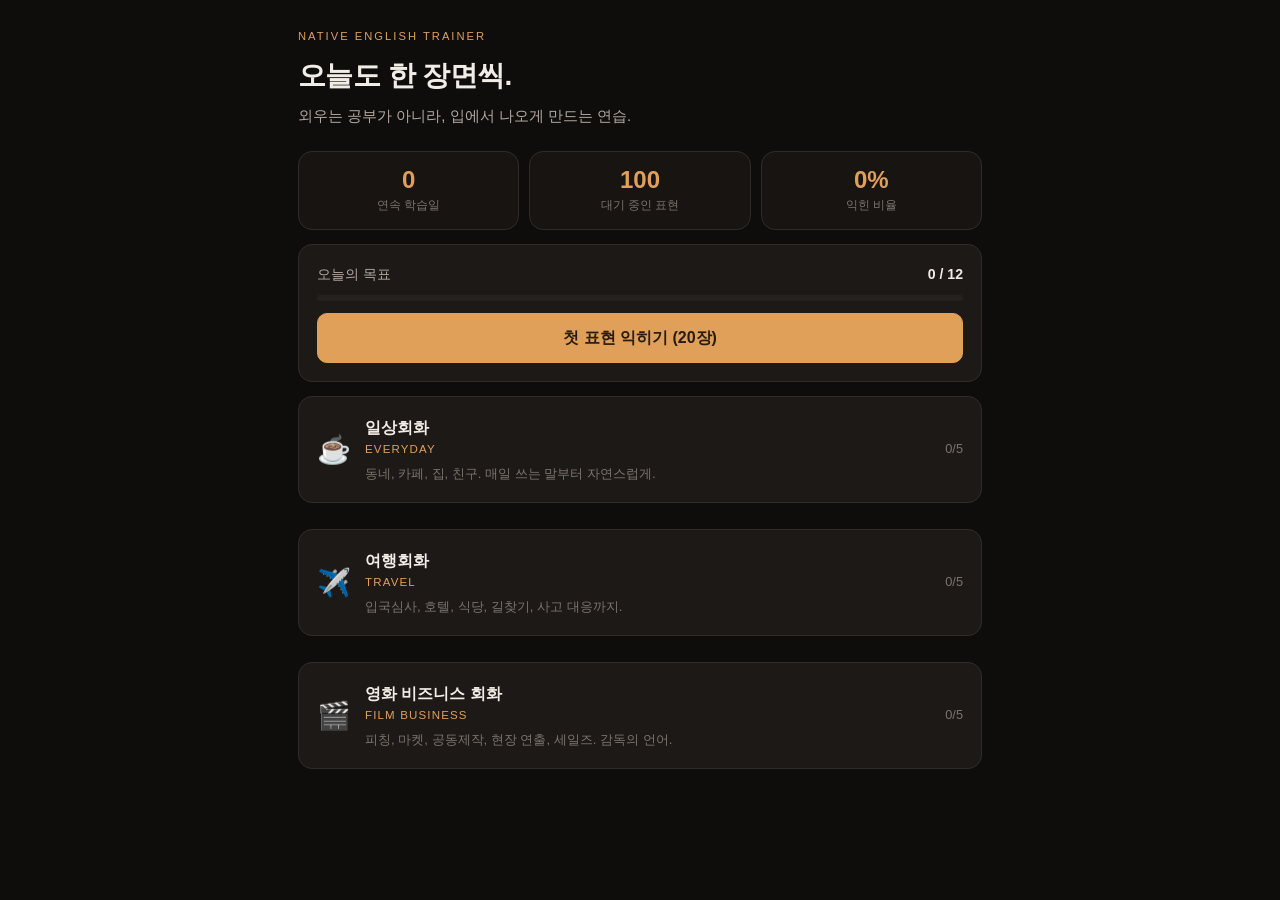
==== index.html @ 22252caf "Add native English conversation trainer with three practice modes 세 가지 모드(일상회화·여행회화·영화 비즈니스 회화)로 영어 " ====
<!DOCTYPE html>
<html lang="ko">
<head>
<meta charset="utf-8">
<meta name="viewport" content="width=device-width, initial-scale=1, viewport-fit=cover">
<meta name="theme-color" content="#0f0d0c">
<title>Native English Trainer</title>
<link rel="stylesheet" href="assets/style.css">
<link rel="icon" href="data:image/svg+xml,<svg xmlns='http://www.w3.org/2000/svg' viewBox='0 0 100 100'><text y='.9em' font-size='90'>🎬</text></svg>">
</head>
<body>
  <main id="app"></main>

  <script src="js/data/daily.js"></script>
  <script src="js/data/travel.js"></script>
  <script src="js/data/film.js"></script>
  <script src="js/store.js"></script>
  <script src="js/srs.js"></script>
  <script src="js/speech.js"></script>
  <script src="js/app.js"></script>
</body>
</html>
---- assets/style.css ----
/* 어두운 화면에 따뜻한 호박색 — 편집실 조명의 느낌으로. */

:root {
  --bg: #0f0d0c;
  --bg-2: #171412;
  --card: #1d1917;
  --card-2: #262120;
  --line: #322c29;
  --ink: #f2ece6;
  --ink-2: #b3a89f;
  --ink-3: #7d736c;
  --accent: #e0a05a;
  --accent-ink: #2a1c0c;
  --good: #6fbf8b;
  --bad: #e2705f;
  --radius: 14px;
  --shadow: 0 6px 24px rgba(0, 0, 0, .35);
}

* { box-sizing: border-box; }

html, body {
  margin: 0;
  background: var(--bg);
  color: var(--ink);
  font-family: -apple-system, BlinkMacSystemFont, "Apple SD Gothic Neo", "Pretendard",
               "Noto Sans KR", "Segoe UI", Roboto, sans-serif;
  font-size: 16px;
  line-height: 1.6;
  -webkit-text-size-adjust: 100%;
}

#app {
  max-width: 720px;
  margin: 0 auto;
  padding: 20px 18px 96px;
}

button { font: inherit; color: inherit; cursor: pointer; }

/* ---------- 공통 ---------- */

.card {
  background: var(--card);
  border: 1px solid var(--line);
  border-radius: var(--radius);
  padding: 18px;
  margin-bottom: 14px;
}

.btn {
  background: var(--card-2);
  border: 1px solid var(--line);
  border-radius: 10px;
  padding: 11px 16px;
  transition: transform .08s ease, background .15s ease;
}
.btn:active { transform: scale(.985); }
.btn.primary { background: var(--accent); color: var(--accent-ink); border-color: var(--accent); font-weight: 700; }
.btn.ghost { background: transparent; }
.btn.wide { display: block; width: 100%; margin-top: 12px; text-align: center; }
.btn.good { background: rgba(111,191,139,.16); border-color: rgba(111,191,139,.4); color: #a9dcbd; }
.btn.bad { background: rgba(226,112,95,.14); border-color: rgba(226,112,95,.35); color: #eda294; }

.mini {
  background: transparent;
  border: 1px solid var(--line);
  border-radius: 999px;
  padding: 6px 12px;
  font-size: .82rem;
  color: var(--ink-2);
}
.mini:hover { border-color: var(--accent); color: var(--accent); }
.mini.rec { border-color: var(--bad); color: var(--bad); animation: pulse 1.1s infinite; }
@keyframes pulse { 50% { opacity: .45; } }

.icon-btn {
  background: transparent; border: 0; font-size: 1.3rem;
  color: var(--ink-2); padding: 4px 8px; line-height: 1;
}

.lead { color: var(--ink-2); margin: 0 0 16px; font-size: .93rem; }
.note {
  color: var(--ink-3); font-size: .82rem; line-height: 1.7;
  border-left: 2px solid var(--line); padding-left: 12px; margin-top: 22px;
}
.hint { color: var(--ink-3); font-size: .82rem; margin: 10px 0 0; }

/* ---------- 홈 ---------- */

.hero { margin: 8px 0 22px; }
.hero-eyebrow {
  color: var(--accent); font-size: .7rem; letter-spacing: .18em;
  text-transform: uppercase; margin: 0 0 8px;
}
.hero-title { font-size: 1.75rem; margin: 0 0 6px; letter-spacing: -.02em; }
.hero-sub { color: var(--ink-2); margin: 0; font-size: .93rem; }

.stat-row { display: grid; grid-template-columns: repeat(3, 1fr); gap: 10px; margin-bottom: 14px; }
.stat {
  background: var(--bg-2); border: 1px solid var(--line);
  border-radius: var(--radius); padding: 14px 10px; text-align: center;
}
.stat-num { display: block; font-size: 1.5rem; font-weight: 700; color: var(--accent); line-height: 1.2; }
.stat-label { display: block; font-size: .72rem; color: var(--ink-3); margin-top: 2px; }

.goal-head { display: flex; justify-content: space-between; font-size: .88rem; color: var(--ink-2); }
.goal-head b { color: var(--ink); }
.bar { height: 6px; background: var(--card-2); border-radius: 999px; margin: 10px 0 4px; overflow: hidden; }
.bar i { display: block; height: 100%; background: var(--accent); border-radius: 999px; transition: width .4s ease; }

.mode-grid { display: grid; gap: 12px; }
.mode-card {
  display: grid; grid-template-columns: auto 1fr auto; gap: 14px;
  align-items: center; text-align: left; width: 100%;
}
.mode-card:hover { border-color: var(--accent); }
.mode-icon { font-size: 1.7rem; }
.mode-body { display: block; }
.mode-title { display: block; font-weight: 700; }
.mode-en { display: block; font-size: .72rem; color: var(--accent); letter-spacing: .1em; text-transform: uppercase; }
.mode-blurb { display: block; font-size: .82rem; color: var(--ink-3); margin-top: 4px; }
.mode-meta { font-size: .8rem; color: var(--ink-3); font-variant-numeric: tabular-nums; }

/* ---------- 상단 바 / 탭 ---------- */

.topbar { display: flex; align-items: center; gap: 8px; margin: 0 0 10px; }
.topbar h2 { flex: 1; font-size: 1.1rem; margin: 0; }

.tabs { display: flex; gap: 6px; margin-bottom: 16px; }
.tabs button {
  flex: 1; background: transparent; border: 1px solid var(--line);
  border-radius: 999px; padding: 8px 4px; font-size: .85rem; color: var(--ink-2);
}
.tabs button.on { background: var(--accent); border-color: var(--accent); color: var(--accent-ink); font-weight: 700; }

/* ---------- 장면 목록 ---------- */

.scene-list { display: grid; gap: 10px; }
.scene-item {
  display: grid; grid-template-columns: auto 1fr auto; gap: 12px;
  align-items: start; text-align: left; width: 100%;
}
.scene-item:hover { border-color: var(--accent); }
.scene-no { color: var(--accent); font-size: .8rem; font-weight: 700; padding-top: 2px; }
.scene-title { display: block; font-weight: 600; }
.scene-en { display: block; font-size: .72rem; color: var(--ink-3); letter-spacing: .06em; }
.scene-sit { display: block; font-size: .8rem; color: var(--ink-3); margin-top: 5px; }
.scene-tags { display: grid; gap: 4px; justify-items: end; }
.tag { font-style: normal; font-size: .68rem; padding: 2px 8px; border-radius: 999px; white-space: nowrap; }
.tag.done { background: rgba(111,191,139,.14); color: #8fcfa6; }
.tag.due { background: rgba(224,160,90,.16); color: var(--accent); }

/* ---------- 대화 ---------- */

.ctrl-row { display: flex; gap: 8px; align-items: center; flex-wrap: wrap; margin-bottom: 14px; }
.speed { font-size: .78rem; color: var(--ink-3); display: flex; align-items: center; gap: 6px; }
.speed input { width: 92px; accent-color: var(--accent); }

.line {
  border-left: 2px solid var(--line);
  padding: 12px 0 12px 14px;
  margin-bottom: 4px;
  transition: border-color .2s ease, background .2s ease;
}
.line.mine { border-left-color: var(--accent); }
.line.active { background: rgba(224,160,90,.06); border-left-color: var(--accent); }
.who { font-size: .7rem; letter-spacing: .12em; text-transform: uppercase; color: var(--ink-3); }
.line.mine .who { color: var(--accent); }
.line .en { margin: 4px 0 2px; font-size: 1.05rem; line-height: 1.5; }
.line .ko { margin: 0; color: var(--ink-2); font-size: .88rem; }
.line .tip {
  margin: 8px 0 0; font-size: .78rem; color: var(--ink-3);
  background: var(--bg-2); border-radius: 8px; padding: 8px 10px;
}
.dialogue.hide-ko .ko { filter: blur(5px); cursor: pointer; }
.dialogue.hide-ko .ko:hover { filter: none; }
.line-actions { display: flex; gap: 6px; margin-top: 10px; flex-wrap: wrap; }

/* ---------- 채점 ---------- */

.result:empty { display: none; }
.listening { font-size: .85rem; color: var(--accent); display: block; margin-top: 10px; }
.err { font-size: .85rem; color: var(--bad); display: block; margin-top: 10px; }

.score { margin-top: 10px; border-radius: 10px; padding: 12px; background: var(--bg-2); border: 1px solid var(--line); }
.score.good { border-color: rgba(111,191,139,.45); }
.score.ok { border-color: rgba(224,160,90,.45); }
.score.bad { border-color: rgba(226,112,95,.4); }
.score-top { display: flex; align-items: baseline; gap: 10px; }
.score-top b { font-size: 1.2rem; color: var(--accent); }
.score-top span { font-size: .82rem; color: var(--ink-2); }
.score-words { margin-top: 8px; line-height: 1.9; }
.w-ok { color: var(--good); }
.w-no { color: var(--bad); text-decoration: underline dotted; text-underline-offset: 3px; }
.score-said { margin-top: 8px; font-size: .76rem; color: var(--ink-3); }

/* ---------- 카드 ---------- */

.flashcard { text-align: center; padding: 26px 20px; }
.fc-meta { font-size: .74rem; color: var(--ink-3); display: flex; justify-content: space-between; }
.fc-count { font-variant-numeric: tabular-nums; }
.fc-en { font-size: 1.3rem; line-height: 1.5; margin: 20px 0; }
.fc-back.hidden { display: none; }
.fc-ko { font-size: 1.02rem; color: var(--accent); margin: 0 0 8px; }
.fc-note { font-size: .84rem; color: var(--ink-2); margin: 0; }
.fc-actions { display: flex; gap: 8px; justify-content: center; margin-top: 16px; }
.grade-row { display: grid; grid-template-columns: 1fr 1fr; gap: 10px; margin-top: 16px; }

.done-card { text-align: center; }
.done-card h3 { margin: 0 0 8px; }
.done-card p { color: var(--ink-2); font-size: .9rem; margin: 0; }
.big-score { font-size: 2.4rem; font-weight: 700; color: var(--accent) !important; margin: 8px 0 !important; }

/* ---------- 롤플레이 ---------- */

.setup h3 { margin: 0 0 12px; font-size: 1rem; }
.setup.slim { opacity: .55; }
.role-row { display: flex; gap: 8px; flex-wrap: wrap; }
.chip {
  background: transparent; border: 1px solid var(--line);
  border-radius: 999px; padding: 7px 14px; font-size: .85rem; color: var(--ink-2);
}
.chip.on { background: var(--accent); border-color: var(--accent); color: var(--accent-ink); font-weight: 600; }

.rp-line { border-left: 2px solid var(--line); padding: 12px 0 12px 14px; }
.rp-line.mine { border-left-color: var(--accent); }
.rp-line .en { margin: 4px 0 0; font-size: 1.05rem; }
.rp-line .cue { color: var(--accent); font-style: italic; }
.rp-help { display: flex; gap: 6px; margin-top: 10px; }

/* ---------- 설정 / 토스트 ---------- */

.modal-back {
  position: fixed; inset: 0; background: rgba(0,0,0,.6);
  display: flex; align-items: center; justify-content: center; padding: 20px; z-index: 50;
}
.modal { width: 100%; max-width: 420px; box-shadow: var(--shadow); margin: 0; }
.modal h3 { margin: 0 0 16px; }
.field { display: block; font-size: .84rem; color: var(--ink-2); margin-bottom: 14px; }
.field select, .field input[type=number] {
  display: block; width: 100%; margin-top: 6px; padding: 9px 10px;
  background: var(--bg-2); color: var(--ink);
  border: 1px solid var(--line); border-radius: 8px; font: inherit;
}
.field input[type=range] { display: block; width: 100%; margin-top: 8px; accent-color: var(--accent); }

.toast {
  position: fixed; left: 50%; bottom: 28px; transform: translateX(-50%);
  background: var(--card-2); border: 1px solid var(--line); color: var(--ink);
  padding: 11px 18px; border-radius: 999px; font-size: .86rem;
  box-shadow: var(--shadow); z-index: 60; transition: opacity .35s ease;
}
.toast.out { opacity: 0; }

@media (max-width: 420px) {
  .hero-title { font-size: 1.5rem; }
  .stat-num { font-size: 1.25rem; }
  .fc-en { font-size: 1.15rem; }
}
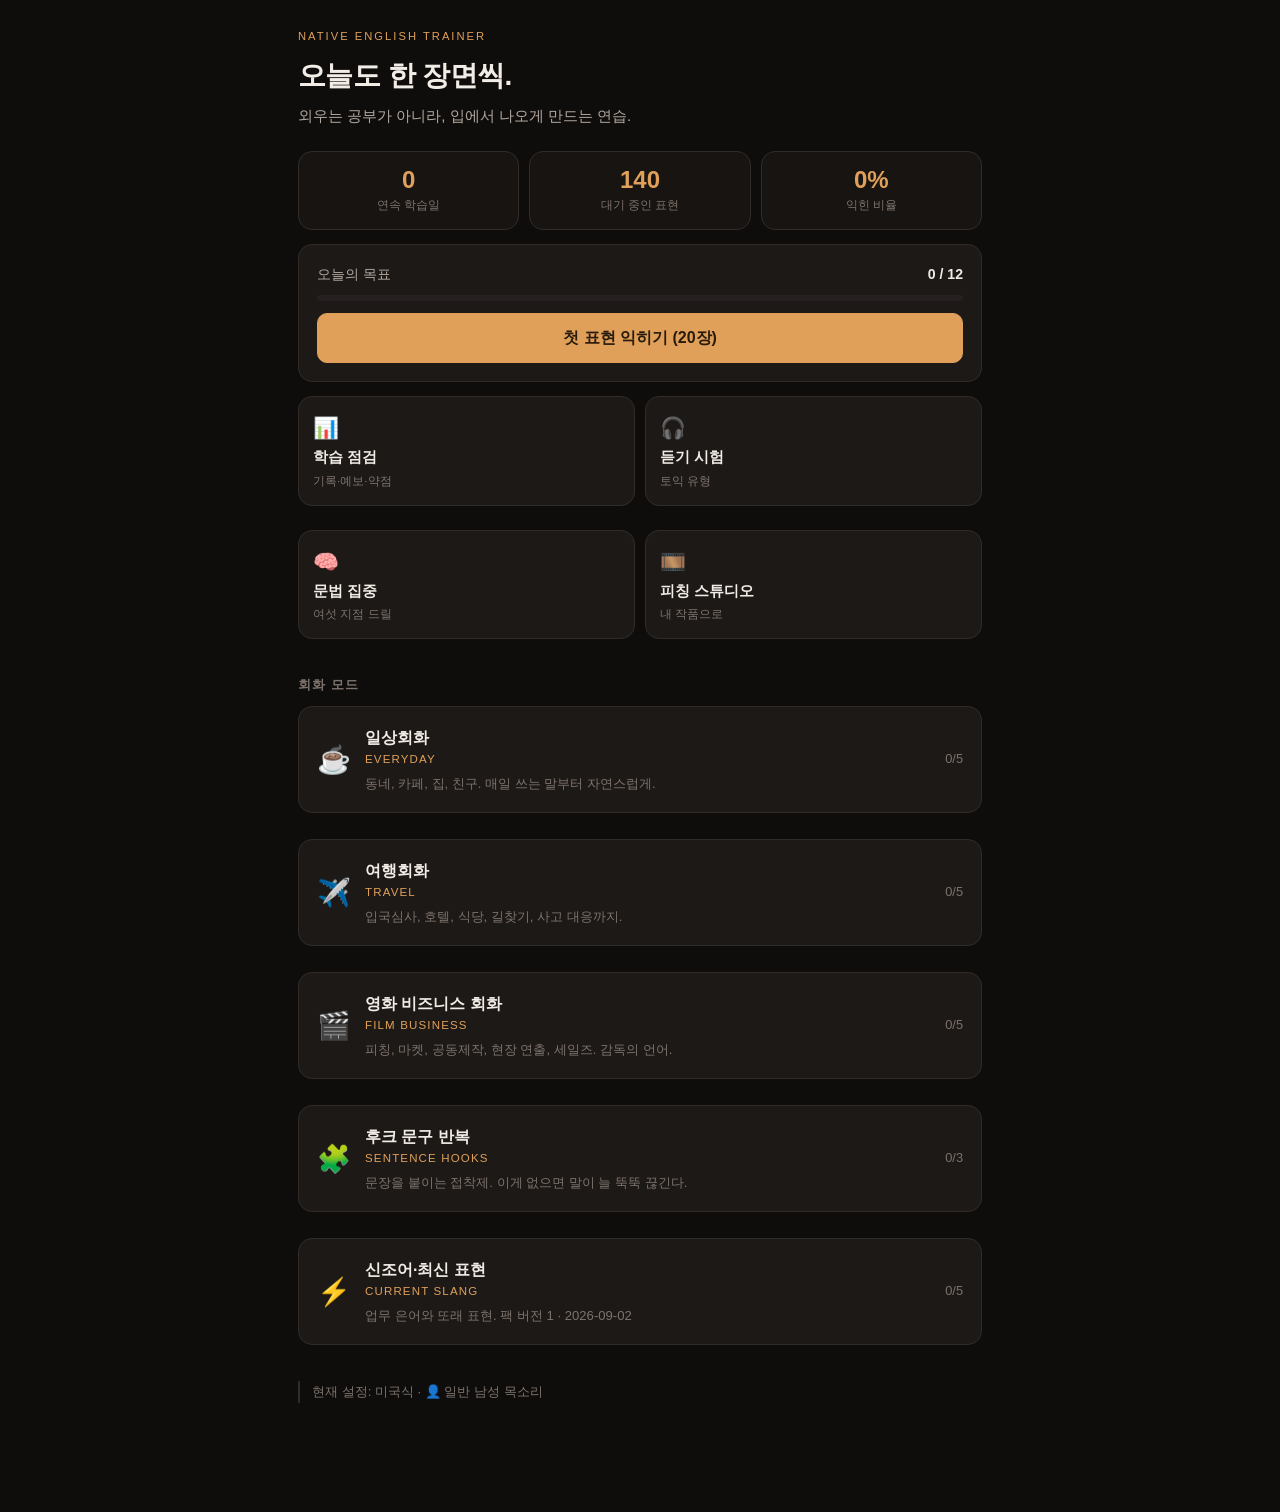
==== commit b988ac21: "Add study tracking, exams, grammar drills, dialects, personas and pitch studio 요청받은 기능들을 브라우저 안에서 동작" ====
--- a/index.html
+++ b/index.html
@@ -6,17 +6,32 @@
 <meta name="theme-color" content="#0f0d0c">
 <title>Native English Trainer</title>
 <link rel="stylesheet" href="assets/style.css">
+<link rel="stylesheet" href="assets/themes.css">
 <link rel="icon" href="data:image/svg+xml,<svg xmlns='http://www.w3.org/2000/svg' viewBox='0 0 100 100'><text y='.9em' font-size='90'>🎬</text></svg>">
 </head>
 <body>
   <main id="app"></main>
 
+  <!-- 학습 내용 -->
   <script src="js/data/daily.js"></script>
   <script src="js/data/travel.js"></script>
   <script src="js/data/film.js"></script>
+  <script src="js/data/focus.js"></script>
+  <script src="js/data/slang.js"></script>
+  <script src="js/data/exam.js"></script>
+  <script src="js/data/dialect.js"></script>
+  <script src="js/data/personas.js"></script>
+
+  <!-- 엔진 -->
   <script src="js/store.js"></script>
   <script src="js/srs.js"></script>
   <script src="js/speech.js"></script>
+  <script src="js/ui.js"></script>
+  <script src="js/generator.js"></script>
+  <script src="js/data/derived.js"></script>
+
+  <!-- 화면 -->
+  <script src="js/views.js"></script>
   <script src="js/app.js"></script>
 </body>
 </html>
--- a/assets/style.css
+++ b/assets/style.css
@@ -19,9 +19,15 @@
 
 * { box-sizing: border-box; }
 
-html, body {
+/* 배경은 문서 루트가 칠한다 — 테마의 질감이 화면 전체에 깔리도록 */
+html {
+  background: var(--bg);
+  background-attachment: fixed;
+}
+
+body {
   margin: 0;
-  background: var(--bg);
+  background: transparent;
   color: var(--ink);
   font-family: -apple-system, BlinkMacSystemFont, "Apple SD Gothic Neo", "Pretendard",
                "Noto Sans KR", "Segoe UI", Roboto, sans-serif;
@@ -187,8 +193,10 @@
 .score.good { border-color: rgba(111,191,139,.45); }
 .score.ok { border-color: rgba(224,160,90,.45); }
 .score.bad { border-color: rgba(226,112,95,.4); }
-.score-top { display: flex; align-items: baseline; gap: 10px; }
-.score-top b { font-size: 1.2rem; color: var(--accent); }
+.score-top { display: flex; align-items: baseline; gap: 10px; flex-wrap: wrap; }
+.score-top b { font-size: 1.2rem; color: var(--accent); white-space: nowrap; flex: none; }
+.score.good .score-top b { color: var(--good); }
+.score.bad .score-top b { color: var(--bad); }
 .score-top span { font-size: .82rem; color: var(--ink-2); }
 .score-words { margin-top: 8px; line-height: 1.9; }
 .w-ok { color: var(--good); }
@@ -253,8 +261,107 @@
 }
 .toast.out { opacity: 0; }
 
+/* ---------- 도구 타일 ---------- */
+
+.sec-title { font-size: .8rem; letter-spacing: .08em; color: var(--ink-3); margin: 0 0 12px; text-transform: uppercase; }
+.sec-title.spaced { margin: 22px 0 10px; }
+
+.tool-grid { display: grid; grid-template-columns: repeat(2, 1fr); gap: 10px; margin-bottom: 6px; }
+.tool { display: grid; gap: 2px; text-align: left; padding: 14px; }
+.tool:hover { border-color: var(--accent); }
+.tool-i { font-size: 1.3rem; }
+.tool-t { font-weight: 600; font-size: .92rem; }
+.tool-d { font-size: .74rem; color: var(--ink-3); }
+
+/* ---------- 차트 · 히트맵 ---------- */
+
+.chart { display: flex; align-items: flex-end; gap: 3px; height: 96px; margin: 4px 0 10px; }
+.chart-col { flex: 1; display: flex; flex-direction: column; justify-content: flex-end; align-items: center; height: 100%; }
+.chart-bar { width: 100%; background: var(--accent); border-radius: 3px 3px 0 0; opacity: .8; min-height: 2px; }
+.chart-col.on .chart-bar { opacity: 1; }
+.chart-label { font-size: .6rem; color: var(--ink-3); margin-top: 4px; height: 12px; }
+
+.heat { display: grid; grid-template-columns: repeat(14, 1fr); gap: 3px; margin: 4px 0 10px; }
+.heat-cell { display: block; aspect-ratio: 1; border-radius: 2px; background: var(--card-2); }
+.heat-cell.l1 { background: color-mix(in srgb, var(--accent) 25%, var(--card-2)); }
+.heat-cell.l2 { background: color-mix(in srgb, var(--accent) 50%, var(--card-2)); }
+.heat-cell.l3 { background: color-mix(in srgb, var(--accent) 75%, var(--card-2)); }
+.heat-cell.l4 { background: var(--accent); }
+
+/* ---------- 약점 목록 ---------- */
+
+.weak-list { display: grid; gap: 8px; margin-bottom: 12px; }
+.weak-row {
+  display: grid; gap: 2px; padding: 10px 12px; cursor: pointer;
+  background: var(--bg-2); border: 1px solid var(--line); border-radius: 8px;
+}
+.weak-row:hover { border-color: var(--accent); }
+.weak-en { font-size: .95rem; }
+.weak-ko { font-size: .82rem; color: var(--ink-2); }
+.weak-meta { font-size: .72rem; color: var(--ink-3); }
+.weak-row .mini { justify-self: start; margin-top: 6px; }
+
+.plan-list { margin: 0; padding-left: 18px; color: var(--ink-2); font-size: .88rem; }
+.plan-list li { margin-bottom: 6px; }
+.plan-list b { color: var(--accent); }
+
+/* ---------- 시험 ---------- */
+
+.exam-card .exam-q { font-size: 1.05rem; margin: 0 0 12px; }
+.choices { display: grid; gap: 8px; margin-top: 6px; }
+.choice {
+  display: grid; grid-template-columns: auto 1fr; gap: 10px; align-items: start;
+  text-align: left; background: var(--bg-2); border: 1px solid var(--line);
+  border-radius: 10px; padding: 12px 14px; font-size: .92rem;
+}
+.choice:hover { border-color: var(--accent); }
+.choice b { color: var(--ink-3); font-size: .8rem; padding-top: 2px; }
+.choice.right { border-color: var(--good); background: rgba(111,191,139,.12); }
+.choice.right b { color: var(--good); }
+.choice.wrong { border-color: var(--bad); background: rgba(226,112,95,.1); }
+.choice.wrong b { color: var(--bad); }
+.exam-script { margin-top: 10px; font-size: .82rem; color: var(--ink-2); }
+.exam-script p { margin: 3px 0; }
+.exam-script em { font-style: normal; color: var(--ink-3); margin-right: 6px; }
+.reveal { display: grid; gap: 10px; }
+
+/* ---------- 문법 드릴 ---------- */
+
+.drill-q { font-size: 1.1rem; margin: 0 0 6px; line-height: 1.6; }
+.drill-ko { font-size: .85rem; color: var(--ink-2); margin: 0 0 14px; }
+.drill-input {
+  width: 100%; padding: 12px 14px; font: inherit; font-size: 1rem;
+  background: var(--bg-2); color: var(--ink);
+  border: 1px solid var(--line); border-radius: 10px; margin-bottom: 10px;
+}
+.drill-input:focus { outline: none; border-color: var(--accent); }
+
+/* ---------- 페르소나 ---------- */
+
+.persona-row { display: flex; gap: 6px; flex-wrap: wrap; margin: 8px 0 4px; }
+.persona-fold { margin-bottom: 14px; }
+.persona-fold summary {
+  cursor: pointer; font-size: .8rem; color: var(--ink-3);
+  padding: 6px 0; list-style: none;
+}
+.persona-fold summary::-webkit-details-marker { display: none; }
+.persona-fold summary::before { content: '▸ '; }
+.persona-fold[open] summary::before { content: '▾ '; }
+
+/* ---------- 폼 ---------- */
+
+.field input[type=text], .field textarea {
+  display: block; width: 100%; margin-top: 6px; padding: 10px 12px;
+  background: var(--bg-2); color: var(--ink); font: inherit;
+  border: 1px solid var(--line); border-radius: 8px;
+}
+.field textarea { resize: vertical; min-height: 90px; font-size: .82rem; }
+.field input[type=text]:focus, .field textarea:focus { outline: none; border-color: var(--accent); }
+
 @media (max-width: 420px) {
   .hero-title { font-size: 1.5rem; }
   .stat-num { font-size: 1.25rem; }
   .fc-en { font-size: 1.15rem; }
-}
+  .tool-grid { grid-template-columns: 1fr 1fr; }
+  .heat { grid-template-columns: repeat(14, 1fr); }
+}
--- a/assets/themes.css
+++ b/assets/themes.css
@@ -0,0 +1,137 @@
+/* 모드별 시대 테마.
+ * :root[data-theme] 하나로 색·질감·서체가 함께 바뀐다.
+ * body가 아니라 문서 루트에 거는 이유는, 내용보다 화면이 길 때 아래쪽까지 같은 색이 깔리게 하기 위해서다.
+ * 색만 바꾸면 밋밋해지므로 배경 질감과 제목 서체까지 같이 움직인다. */
+
+/* ---------- 고대 — 파피루스와 사암, 금 ---------- */
+:root[data-theme="ancient"] {
+  --bg: #171208;
+  --bg-2: #1f1809;
+  --card: #241c0c;
+  --card-2: #2e2411;
+  --line: #453516;
+  --ink: #f3e7cd;
+  --ink-2: #c3ae86;
+  --ink-3: #8b7a58;
+  --accent: #d4a437;
+  --accent-ink: #2a1f05;
+  --good: #9fb26a;
+  --bad: #c9704b;
+  --radius: 4px;
+  --era: '기원전의 서판';
+  --display: "Iowan Old Style", "Palatino Linotype", Palatino, Georgia, serif;
+  background-image:
+    repeating-linear-gradient(90deg, rgba(212,164,55,.035) 0 1px, transparent 1px 7px),
+    radial-gradient(ellipse at 50% -10%, rgba(212,164,55,.10), transparent 60%);
+}
+
+/* ---------- 중세 — 양피지와 진홍, 필사본 ---------- */
+:root[data-theme="medieval"] {
+  --bg: #130d0e;
+  --bg-2: #1b1213;
+  --card: #201516;
+  --card-2: #2b1c1e;
+  --line: #44292c;
+  --ink: #efe2d6;
+  --ink-2: #bda99b;
+  --ink-3: #85706a;
+  --accent: #b8434a;
+  --accent-ink: #fbeeea;
+  --good: #7fa878;
+  --bad: #d9744f;
+  --radius: 3px;
+  --era: '필사실';
+  --display: "Baskerville", "Hoefler Text", Garamond, Georgia, serif;
+  background-image:
+    repeating-linear-gradient(0deg, rgba(184,67,74,.04) 0 1px, transparent 1px 28px),
+    radial-gradient(ellipse at 50% 0%, rgba(184,67,74,.12), transparent 55%);
+}
+
+/* ---------- 근대 — 아르데코, 여행 포스터의 청록과 황동 ---------- */
+:root[data-theme="deco"] {
+  --bg: #08141a;
+  --bg-2: #0c1c24;
+  --card: #0f232c;
+  --card-2: #142e39;
+  --line: #23454f;
+  --ink: #e8f2f4;
+  --ink-2: #a2bcc3;
+  --ink-3: #6d8992;
+  --accent: #d9a441;
+  --accent-ink: #08141a;
+  --good: #62b58f;
+  --bad: #e0755f;
+  --radius: 2px;
+  --era: '증기선과 침대차';
+  --display: "Futura", "Century Gothic", "Trebuchet MS", sans-serif;
+  background-image:
+    repeating-linear-gradient(135deg, rgba(217,164,65,.045) 0 1px, transparent 1px 14px),
+    linear-gradient(180deg, rgba(217,164,65,.07), transparent 40%);
+}
+
+/* ---------- 현대 — 편집실 조명 (기본값) ---------- */
+:root[data-theme="modern"] {
+  --bg: #0f0d0c;
+  --bg-2: #171412;
+  --card: #1d1917;
+  --card-2: #262120;
+  --line: #322c29;
+  --ink: #f2ece6;
+  --ink-2: #b3a89f;
+  --ink-3: #7d736c;
+  --accent: #e0a05a;
+  --accent-ink: #2a1c0c;
+  --good: #6fbf8b;
+  --bad: #e2705f;
+  --radius: 14px;
+  --era: '편집실';
+  --display: inherit;
+  background-image: none;
+}
+
+/* ---------- 미래 — 네온 시안, 유리 ---------- */
+:root[data-theme="future"] {
+  --bg: #06090f;
+  --bg-2: #0a1019;
+  --card: #0d141f;
+  --card-2: #131d2c;
+  --line: #1f3049;
+  --ink: #e6f1ff;
+  --ink-2: #94aecb;
+  --ink-3: #5f7691;
+  --accent: #4fd6e0;
+  --accent-ink: #04161a;
+  --good: #5fe0a8;
+  --bad: #ff7a8a;
+  --radius: 10px;
+  --era: '아직 오지 않은 것';
+  --display: "SF Mono", "JetBrains Mono", "Roboto Mono", ui-monospace, monospace;
+  background-image:
+    linear-gradient(180deg, rgba(79,214,224,.09), transparent 35%),
+    repeating-linear-gradient(0deg, rgba(79,214,224,.028) 0 1px, transparent 1px 4px);
+}
+
+/* 테마가 붙으면 제목 서체와 모서리가 함께 바뀐다 */
+:root[data-theme] { background-attachment: fixed; }
+:root[data-theme] .hero-title,
+:root[data-theme] .fc-en,
+:root[data-theme] .topbar h2,
+:root[data-theme] .done-card h3 { font-family: var(--display); }
+
+:root[data-theme="ancient"] .hero-eyebrow::after,
+:root[data-theme="medieval"] .hero-eyebrow::after,
+:root[data-theme="deco"] .hero-eyebrow::after,
+:root[data-theme="future"] .hero-eyebrow::after {
+  content: ' · ' var(--era);
+  opacity: .6;
+}
+
+/* 미래 테마에서만 은은한 발광 */
+:root[data-theme="future"] .btn.primary,
+:root[data-theme="future"] .tabs button.on {
+  box-shadow: 0 0 18px rgba(79, 214, 224, .28);
+}
+
+/* 고대·중세는 각진 카드가 어울린다 */
+:root[data-theme="ancient"] .card,
+:root[data-theme="medieval"] .card { border-width: 1px 1px 2px; }
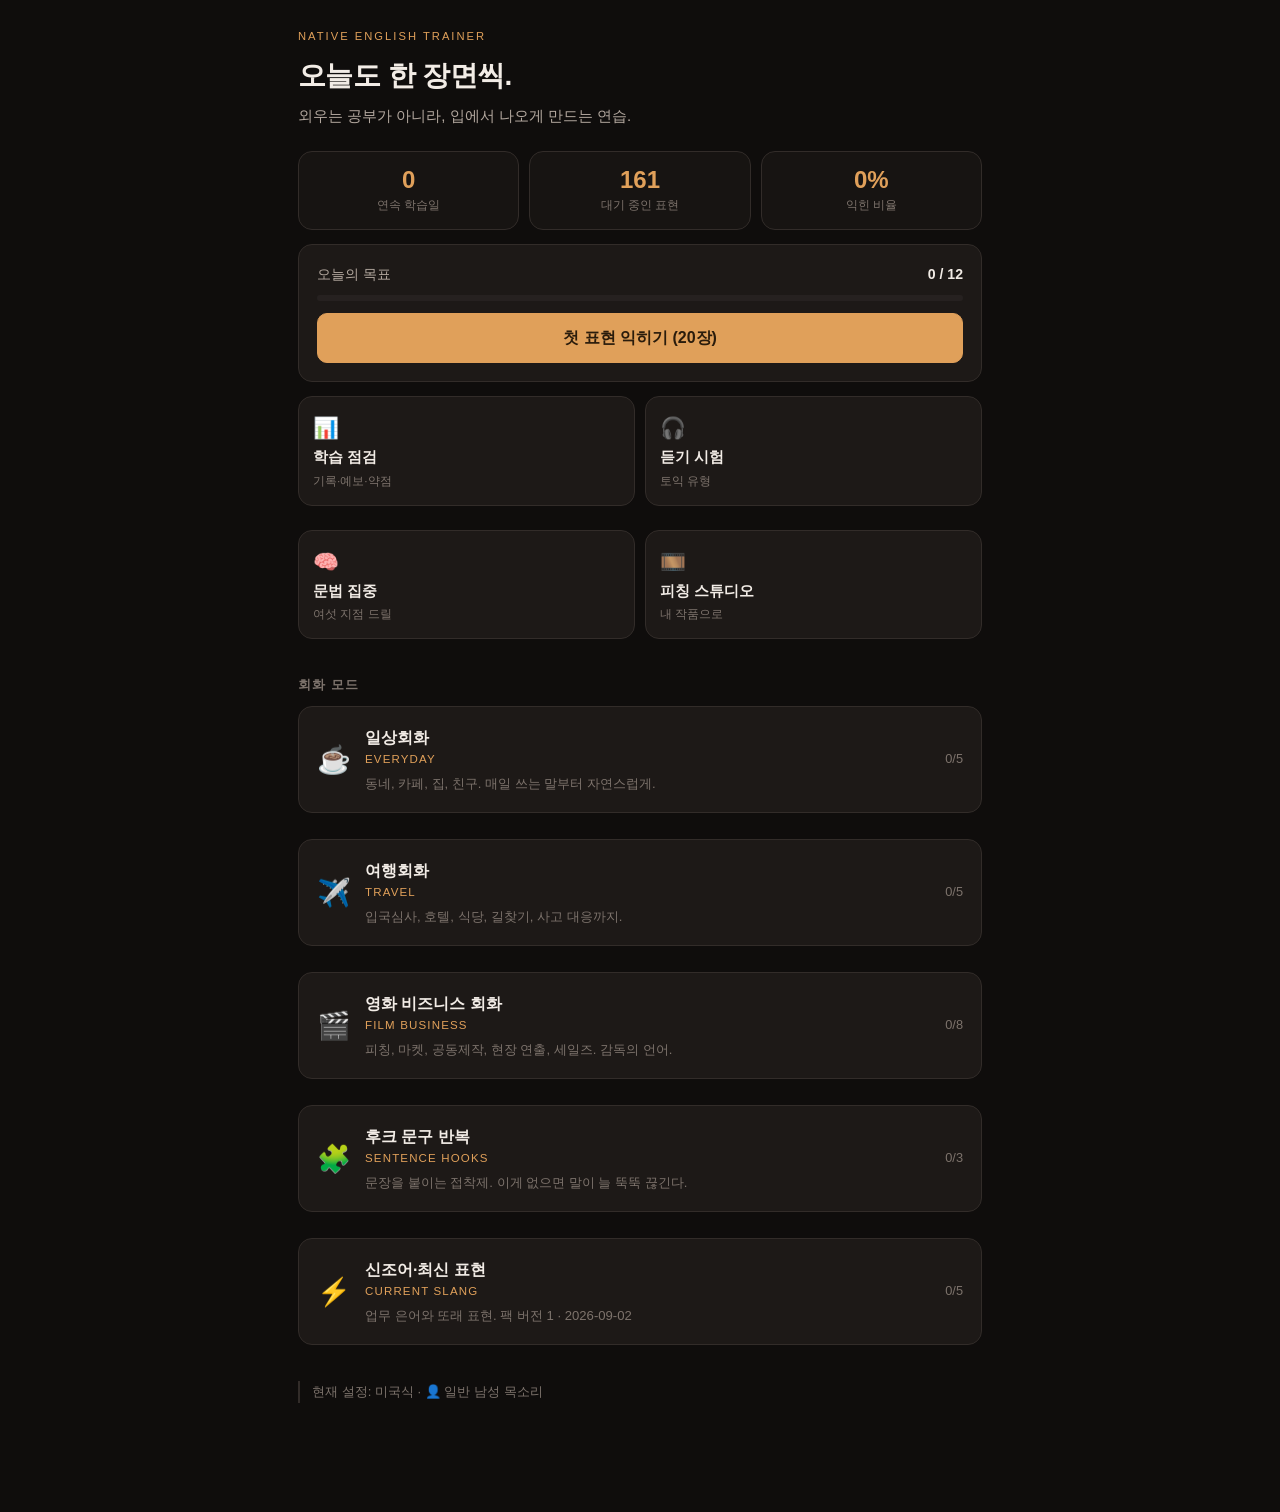
==== commit c8f55822: "Deploy from main only and stamp a build version for app updates Pages 배포가 세 번 모두 실패했던 원인은 Pages를 켜기 " ====
--- a/index.html
+++ b/index.html
@@ -7,10 +7,17 @@
 <title>Native English Trainer</title>
 <link rel="stylesheet" href="assets/style.css">
 <link rel="stylesheet" href="assets/themes.css">
+<link rel="manifest" href="manifest.webmanifest">
+<link rel="apple-touch-icon" href="assets/icon-192.png">
+<meta name="apple-mobile-web-app-capable" content="yes">
+<meta name="apple-mobile-web-app-status-bar-style" content="black-translucent">
+<meta name="apple-mobile-web-app-title" content="English">
 <link rel="icon" href="data:image/svg+xml,<svg xmlns='http://www.w3.org/2000/svg' viewBox='0 0 100 100'><text y='.9em' font-size='90'>🎬</text></svg>">
 </head>
 <body>
   <main id="app"></main>
+
+  <script src="js/version.js"></script>
 
   <!-- 학습 내용 -->
   <script src="js/data/daily.js"></script>
@@ -28,10 +35,36 @@
   <script src="js/speech.js"></script>
   <script src="js/ui.js"></script>
   <script src="js/generator.js"></script>
+  <script src="js/autopack.js"></script>
   <script src="js/data/derived.js"></script>
 
   <!-- 화면 -->
   <script src="js/views.js"></script>
   <script src="js/app.js"></script>
+
+  <script>
+    // 오프라인 캐시. file://로 열었을 때는 등록되지 않으니 조용히 넘어간다.
+    if ('serviceWorker' in navigator && location.protocol.startsWith('http')) {
+      // 처음 설치할 때도 제어권이 넘어오므로, 원래 관리자가 있었을 때만 "새 버전" 알림을 띄운다
+      var hadController = !!navigator.serviceWorker.controller;
+
+      navigator.serviceWorker.addEventListener('controllerchange', function () {
+        if (!hadController || document.getElementById('update-bar')) return;
+        var bar = document.createElement('div');
+        bar.id = 'update-bar';
+        bar.className = 'update-bar';
+        bar.innerHTML = '<span>새 버전이 준비됐다</span><button type="button">지금 적용</button>';
+        bar.querySelector('button').onclick = function () { location.reload(); };
+        document.body.appendChild(bar);
+      });
+
+      window.addEventListener('load', function () {
+        navigator.serviceWorker.register('sw.js').then(function (reg) {
+          // 앱을 오래 켜둔 채로 쓰는 경우를 위해 한 시간마다 새 버전을 확인한다
+          setInterval(function () { reg.update().catch(function () {}); }, 60 * 60 * 1000);
+        }).catch(function () { /* 캐시 없이도 앱은 동작한다 */ });
+      });
+    }
+  </script>
 </body>
 </html>
--- a/assets/style.css
+++ b/assets/style.css
@@ -261,6 +261,21 @@
 }
 .toast.out { opacity: 0; }
 
+/* 새 버전 알림 — 화면 위쪽에 붙어 있다가 누르면 다시 연다 */
+.update-bar {
+  position: fixed; left: 12px; right: 12px; top: 12px; z-index: 70;
+  display: flex; align-items: center; justify-content: space-between; gap: 12px;
+  max-width: 560px; margin: 0 auto;
+  background: var(--accent); color: var(--accent-ink);
+  padding: 10px 14px; border-radius: 12px; box-shadow: var(--shadow);
+  font-size: .9rem; font-weight: 600;
+}
+.update-bar button {
+  border: 0; border-radius: 8px; padding: 7px 12px;
+  background: var(--accent-ink); color: var(--accent); font-weight: 700;
+}
+.app-version { margin-top: 14px; font-size: .72rem; color: var(--ink-3); text-align: center; }
+
 /* ---------- 도구 타일 ---------- */
 
 .sec-title { font-size: .8rem; letter-spacing: .08em; color: var(--ink-3); margin: 0 0 12px; text-transform: uppercase; }
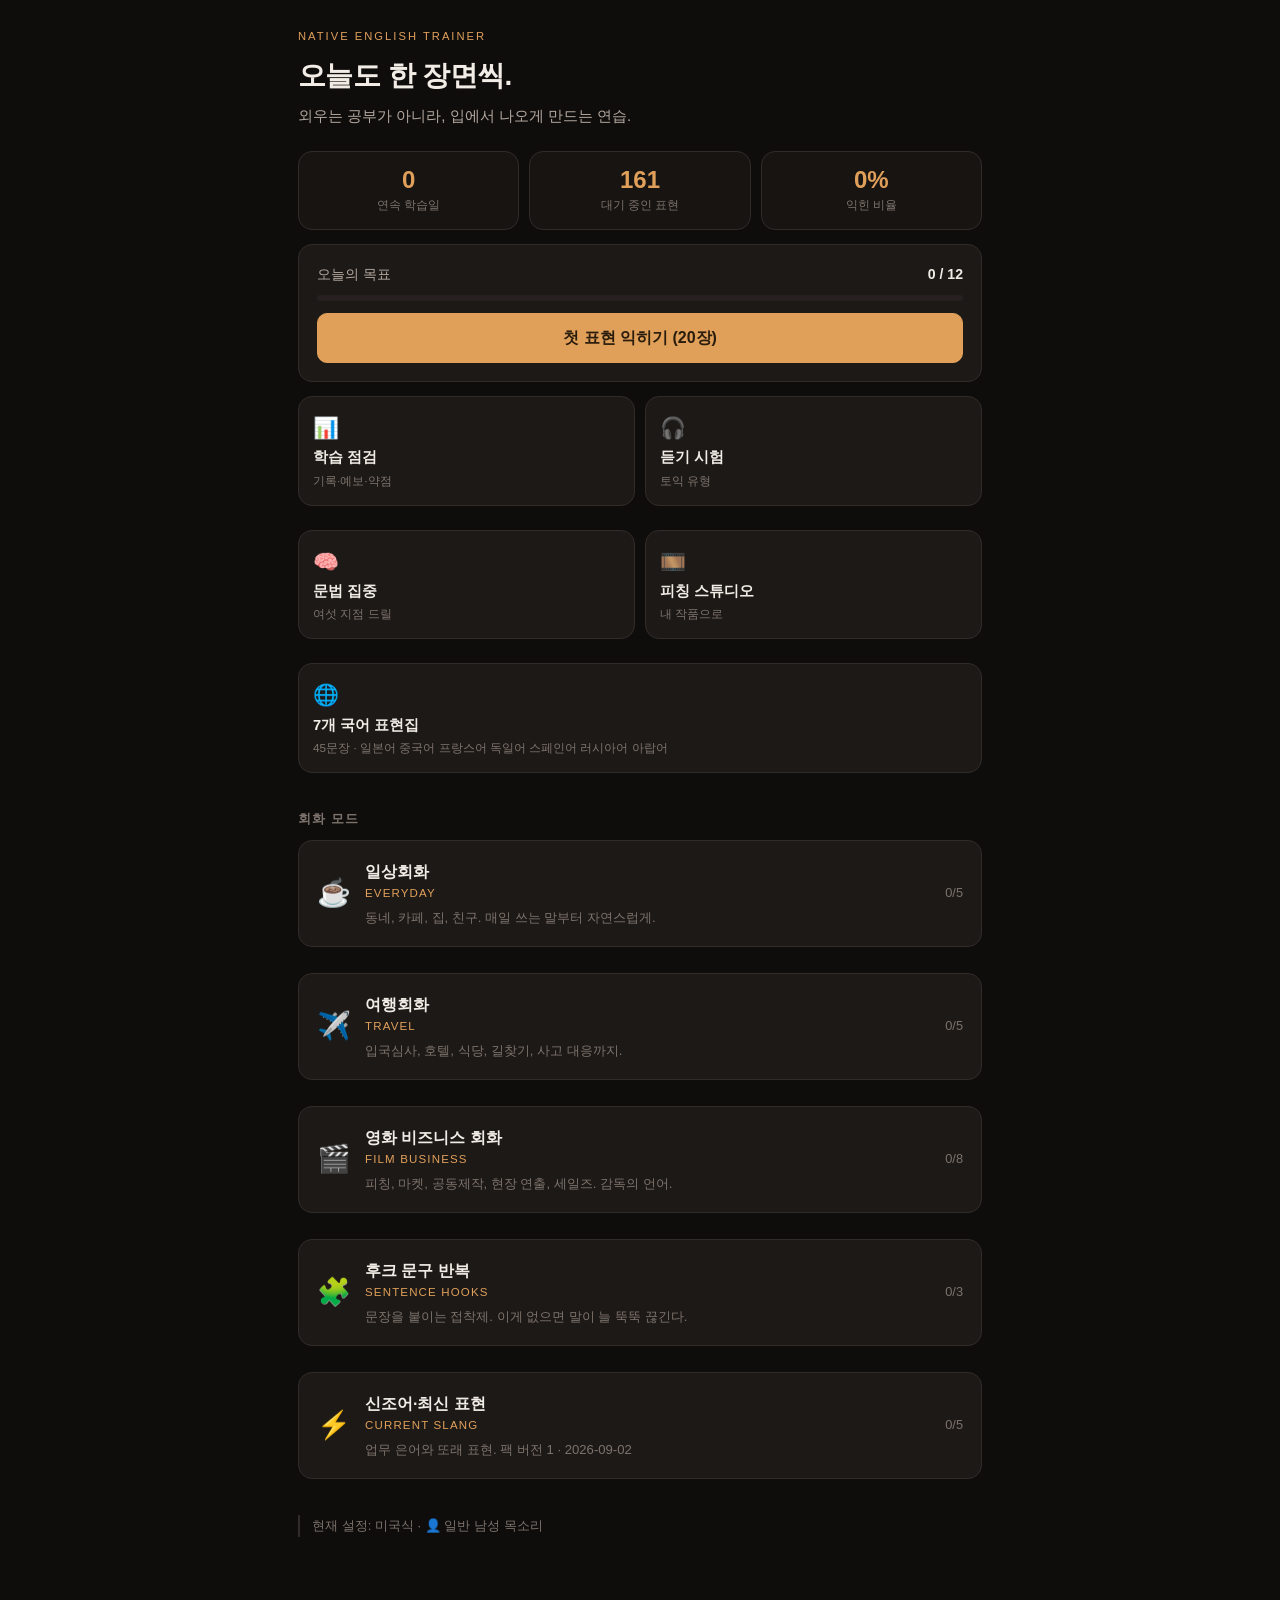
==== commit 4e24fb76: "Add a seven-language phrasebook alongside the English cards 영어 학습이 중심이고, 일본어·중국어·프랑스어·독일어·스페인어·러시아어·" ====
--- a/index.html
+++ b/index.html
@@ -28,6 +28,7 @@
   <script src="js/data/exam.js"></script>
   <script src="js/data/dialect.js"></script>
   <script src="js/data/personas.js"></script>
+  <script src="js/data/multi.js"></script>
 
   <!-- 엔진 -->
   <script src="js/store.js"></script>
@@ -39,6 +40,7 @@
   <script src="js/data/derived.js"></script>
 
   <!-- 화면 -->
+  <script src="js/multilang.js"></script>
   <script src="js/views.js"></script>
   <script src="js/app.js"></script>
 
--- a/assets/style.css
+++ b/assets/style.css
@@ -372,6 +372,56 @@
 }
 .field textarea { resize: vertical; min-height: 90px; font-size: .82rem; }
 .field input[type=text]:focus, .field textarea:focus { outline: none; border-color: var(--accent); }
+.auto-check { display: flex; align-items: center; gap: 8px; font-size: .86rem; color: var(--ink-2); cursor: pointer; }
+.auto-check input { accent-color: var(--accent); width: 16px; height: 16px; }
+
+/* ---------- 7개 국어 ---------- */
+
+.tool.wide { grid-column: 1 / -1; }
+
+.ml-badge { font-size: .8rem; margin-left: 4px; opacity: .8; }
+
+.ml-fold { margin-top: 12px; text-align: left; }
+.ml-fold summary {
+  cursor: pointer; list-style: none; font-size: .8rem; color: var(--ink-3);
+  padding: 7px 10px; border: 1px dashed var(--line); border-radius: 8px;
+  display: flex; align-items: center; gap: 6px; flex-wrap: wrap;
+}
+.ml-fold summary::-webkit-details-marker { display: none; }
+.ml-fold summary::before { content: '▸'; color: var(--accent); }
+.ml-fold[open] summary::before { content: '▾'; }
+.ml-fold summary b { color: var(--ink-2); font-weight: 600; }
+.ml-flags { letter-spacing: 2px; margin-left: auto; }
+.ml-list { display: grid; gap: 6px; margin-top: 8px; }
+
+.ml-row {
+  display: grid; grid-template-columns: 56px 1fr auto; gap: 10px; align-items: start;
+  padding: 9px 10px; background: var(--bg-2); border: 1px solid var(--line); border-radius: 8px;
+}
+.ml-lang { display: grid; gap: 1px; justify-items: start; padding-top: 2px; }
+.ml-flag { font-size: 1.05rem; line-height: 1; }
+.ml-name { font-size: .66rem; color: var(--ink-3); line-height: 1.3; }
+.ml-body { min-width: 0; }
+.ml-native { margin: 0; font-size: 1rem; line-height: 1.45; color: var(--ink); word-break: keep-all; overflow-wrap: anywhere; }
+.ml-native[dir=rtl] { text-align: right; font-size: 1.08rem; }
+.ml-kr { margin: 4px 0 0; font-size: .84rem; color: var(--ink-2); line-height: 1.5; word-break: keep-all; }
+.ml-read { margin: 1px 0 0; font-size: .72rem; color: var(--ink-3); line-height: 1.5; font-style: italic; }
+.ml-note { margin: 5px 0 0; font-size: .74rem; color: var(--accent); line-height: 1.5; }
+.ml-play { align-self: center; padding: 6px 9px; }
+
+.ml-row.big { margin-top: 12px; padding: 12px; }
+.ml-row.big .ml-native { font-size: 1.22rem; }
+.ml-row.big .ml-kr { font-size: .95rem; }
+.ml-row.big .ml-read { font-size: .78rem; }
+
+.ml-focus { display: flex; gap: 6px; flex-wrap: wrap; margin-bottom: 8px; }
+.ml-section .hint { margin: -4px 0 10px; }
+.ml-count { color: var(--accent); margin-left: 4px; }
+.ml-card { padding: 14px 16px; margin-bottom: 10px; }
+.ml-head { display: flex; justify-content: space-between; gap: 10px; align-items: flex-start; }
+.ml-en { margin: 0; font-size: 1.02rem; font-weight: 600; }
+.ml-ko { margin: 2px 0 0; font-size: .84rem; color: var(--ink-2); }
+.ml-langpick { display: flex; gap: 6px; flex-wrap: wrap; margin-top: 10px; }
 
 @media (max-width: 420px) {
   .hero-title { font-size: 1.5rem; }
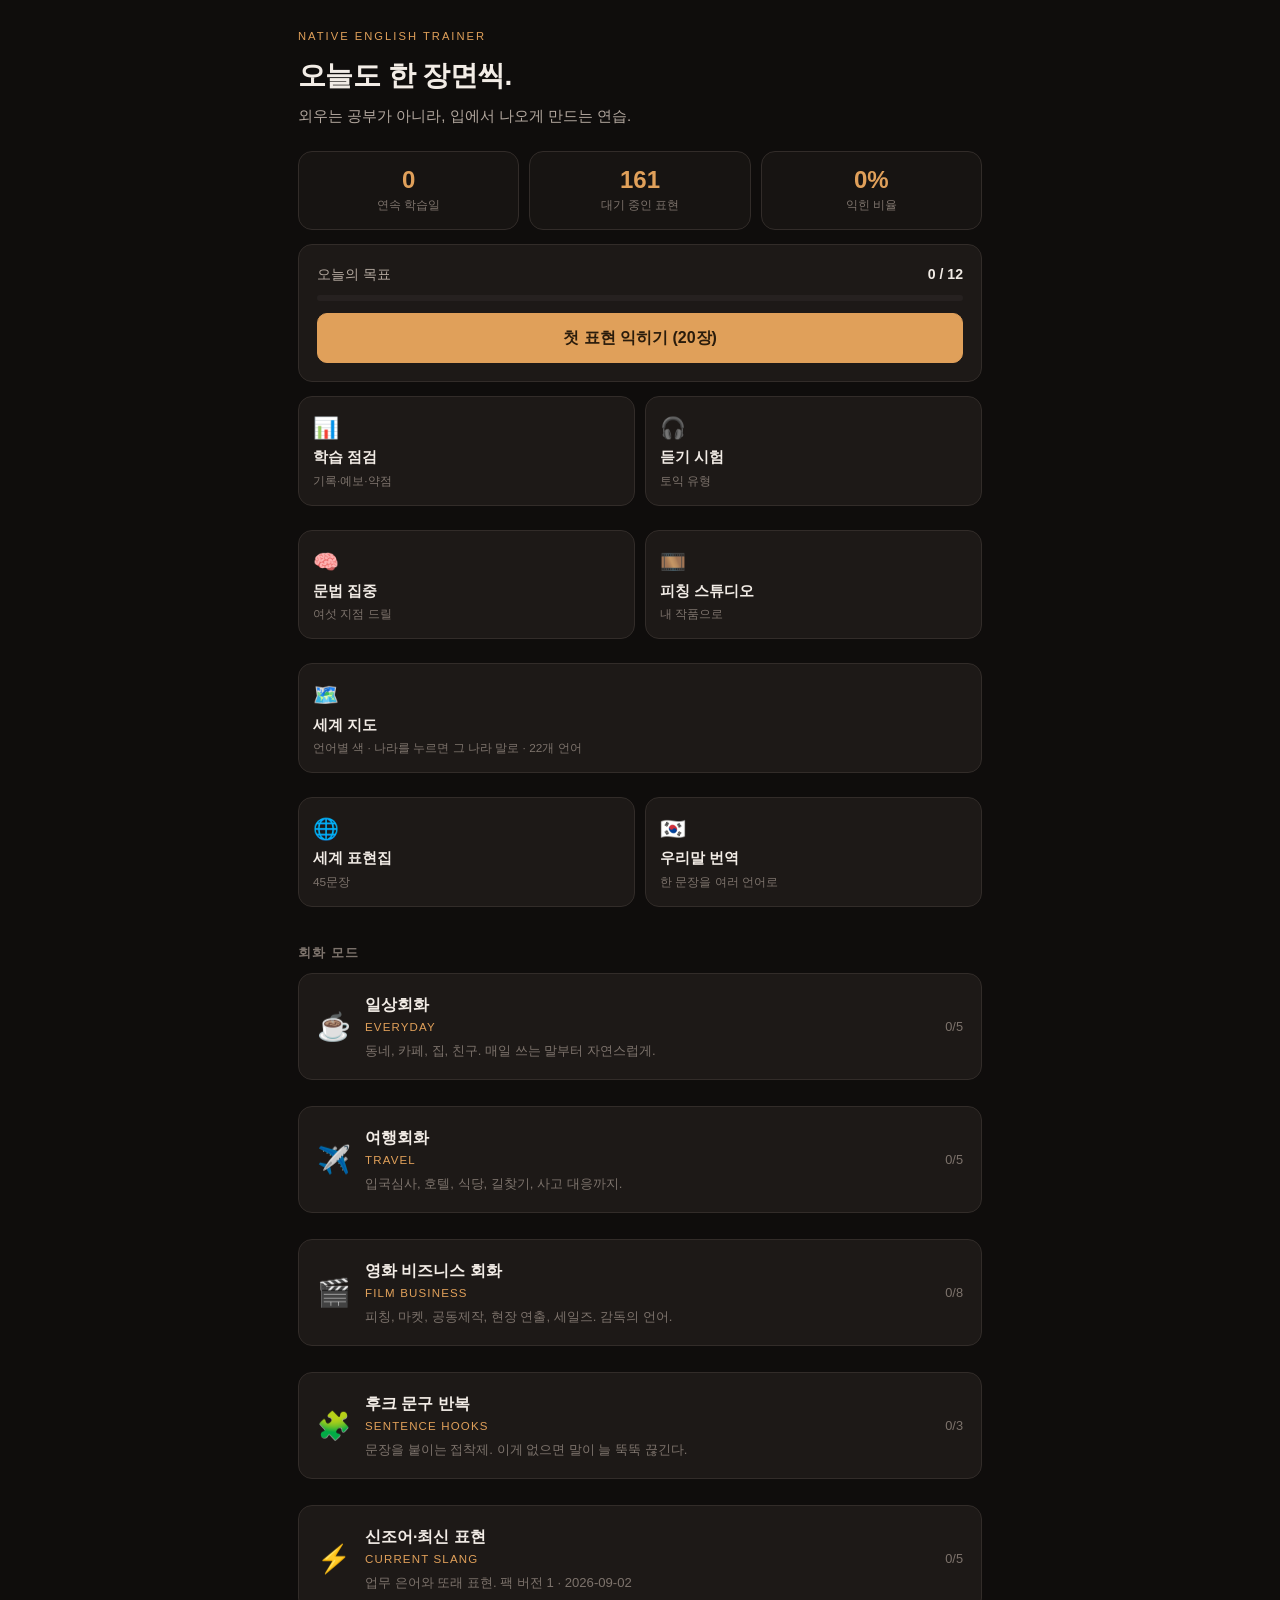
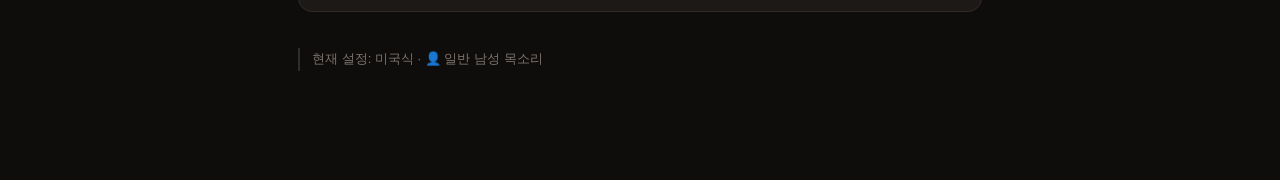
==== commit 248b1d22: "Add a world map, 15 more languages and a Korean-to-many translator - World map tab: 195 countries co" ====
--- a/index.html
+++ b/index.html
@@ -29,6 +29,9 @@
   <script src="js/data/dialect.js"></script>
   <script src="js/data/personas.js"></script>
   <script src="js/data/multi.js"></script>
+  <script src="js/data/multi-world.js"></script>
+  <script src="js/data/countries.js"></script>
+  <script src="js/data/world-map.js"></script>
 
   <!-- 엔진 -->
   <script src="js/store.js"></script>
@@ -40,7 +43,10 @@
   <script src="js/data/derived.js"></script>
 
   <!-- 화면 -->
+  <script src="js/ai.js"></script>
   <script src="js/multilang.js"></script>
+  <script src="js/worldmap.js"></script>
+  <script src="js/translate.js"></script>
   <script src="js/views.js"></script>
   <script src="js/app.js"></script>
 
--- a/assets/style.css
+++ b/assets/style.css
@@ -422,6 +422,140 @@
 .ml-en { margin: 0; font-size: 1.02rem; font-weight: 600; }
 .ml-ko { margin: 2px 0 0; font-size: .84rem; color: var(--ink-2); }
 .ml-langpick { display: flex; gap: 6px; flex-wrap: wrap; margin-top: 10px; }
+.ml-nov { align-self: center; font-size: .9rem; opacity: .55; padding: 0 6px; }
+.ml-about p { margin: 0; }
+.ml-about .hint { margin-top: 6px; }
+.ml-tools { margin: 0 0 14px; }
+.ml-head-btns { display: flex; gap: 6px; flex: none; }
+.ml-row.missing { opacity: .6; }
+.ml-row.missing .hint { margin: 0; }
+.chip.basic { border-style: dashed; }
+.chip.custom { border-style: dotted; }
+
+/* 설정 창이 길어져도 화면 안에서 스크롤된다 */
+.modal { max-height: calc(100vh - 40px); max-height: calc(100dvh - 40px); overflow-y: auto; overscroll-behavior: contain; }
+.field input[type=password], .field input[type=text] {
+  display: block; width: 100%; margin-top: 6px; padding: 9px 10px;
+  background: var(--bg-2); color: var(--ink);
+  border: 1px solid var(--line); border-radius: 8px; font: inherit;
+}
+.ai-sec { border: 1px solid var(--line); border-radius: 10px; padding: 12px; }
+.ai-sec > b { color: var(--ink); }
+.ai-sec .hint { margin: 6px 0 12px; line-height: 1.6; }
+.ai-sec .grade-row { margin-top: 4px; }
+.ai-state { color: var(--accent); margin-left: 4px; font-size: .78rem; }
+.ai-sec.flash { border-color: var(--accent); box-shadow: 0 0 0 3px rgba(224,160,90,.18); }
+
+/* ---------- 세계 지도 ---------- */
+
+:root { --wm-none: #3b3431; --wm-edge: rgba(0,0,0,.55); }
+:root[data-theme="ancient"] { --wm-none: #3d321c; }
+:root[data-theme="medieval"] { --wm-none: #3a2a2b; }
+:root[data-theme="deco"] { --wm-none: #24414d; }
+:root[data-theme="future"] { --wm-none: #1f2c3d; }
+
+.wm-search { position: relative; margin-bottom: 10px; }
+.wm-search input {
+  width: 100%; padding: 10px 12px; font: inherit; color: var(--ink);
+  background: var(--bg-2); border: 1px solid var(--line); border-radius: 10px;
+}
+.wm-results { display: flex; flex-wrap: wrap; gap: 6px; margin-top: 8px; }
+.wm-results:empty { display: none; }
+.wm-regions { display: flex; gap: 6px; overflow-x: auto; padding-bottom: 4px; margin-bottom: 10px; scrollbar-width: none; }
+.wm-regions .chip { flex: none; padding: 6px 12px; }
+
+.wm-stage {
+  position: relative; width: 100%; aspect-ratio: 1 / .62; max-height: 460px;
+  background: var(--bg-2); border: 1px solid var(--line); border-radius: 12px; overflow: hidden;
+}
+.wm-svg { display: block; width: 100%; height: 100%; touch-action: none; user-select: none; -webkit-user-select: none; cursor: grab; }
+.wm-svg:active { cursor: grabbing; }
+.wm-c { stroke: var(--wm-edge); stroke-width: var(--wm-stroke, .6); stroke-linejoin: round; transition: opacity .2s; cursor: pointer; }
+.wm-c.wm-related { fill-opacity: .55; }
+.wm-c.wm-dot { stroke: var(--ink); stroke-width: calc(var(--wm-stroke, .6) * .8); }
+.wm-c:hover { fill-opacity: .85; }
+.wm-c.dim { opacity: .18; }
+.wm-c.sel { stroke: var(--ink); stroke-width: calc(var(--wm-stroke, .6) * 3.5); fill-opacity: 1; }
+
+.wm-zoom { position: absolute; right: 8px; top: 8px; display: grid; gap: 6px; }
+.wm-zoom button {
+  width: 34px; height: 34px; border-radius: 8px; font-size: 1rem; line-height: 1;
+  background: var(--card); color: var(--ink); border: 1px solid var(--line); opacity: .92;
+}
+
+.wm-legend { display: flex; flex-wrap: wrap; gap: 6px; margin: 12px 0; }
+.wm-key {
+  display: inline-flex; align-items: center; gap: 6px; padding: 4px 9px;
+  font-size: .76rem; color: var(--ink-2); background: transparent;
+  border: 1px solid var(--line); border-radius: 999px;
+}
+.wm-key small { color: var(--ink-3); font-size: .68rem; }
+.wm-key.on { border-color: var(--accent); color: var(--ink); }
+.wm-key.static { border-style: dashed; }
+.wm-key i, .wm-sw { display: inline-block; width: 10px; height: 10px; border-radius: 3px; flex: none; }
+.wm-key i.none { background: var(--wm-none); }
+
+.wm-panel { margin-top: 4px; scroll-margin-top: 12px; }
+.wm-empty { margin: 0; }
+.wm-head { display: flex; gap: 12px; align-items: center; }
+.wm-head h3 { margin: 0; font-size: 1.15rem; }
+.wm-head .hint { margin: 2px 0 0; }
+.wm-flag { font-size: 2rem; line-height: 1; }
+.wm-note { margin: 10px 0 0; font-size: .82rem; color: var(--ink-2); line-height: 1.6; background: var(--bg-2); border-radius: 8px; padding: 8px 10px; }
+.wm-langs { display: flex; flex-wrap: wrap; gap: 6px; margin: 12px 0 4px; }
+.wm-langs .chip { display: inline-flex; align-items: center; gap: 6px; }
+.wm-langs .chip small { opacity: .75; font-size: .7rem; }
+.wm-body { margin-top: 10px; }
+.wm-body > .hint:first-child { margin-top: 0; }
+.wm-body > .btn { margin-top: 12px; }
+.wm-body .grade-row { margin-top: 14px; }
+.wm-group { margin-top: 10px; }
+.wm-group summary { cursor: pointer; font-size: .9rem; font-weight: 600; padding: 6px 0; list-style: none; }
+.wm-group summary::-webkit-details-marker { display: none; }
+.wm-group summary::before { content: '▸ '; color: var(--accent); }
+.wm-group[open] summary::before { content: '▾ '; }
+.wm-group summary small { color: var(--ink-3); font-weight: 400; }
+.wm-sub { margin: 14px 0 6px; font-size: .86rem; }
+.wm-item { margin-top: 8px; }
+.wm-item .wm-ko { margin: 0 0 4px; font-size: .82rem; color: var(--ink-2); }
+.wm-item .wm-ko span { color: var(--ink-3); }
+
+/* ---------- 우리말 번역 ---------- */
+
+.tr-input {
+  width: 100%; padding: 12px; font: inherit; font-size: 1.02rem; line-height: 1.5; color: var(--ink);
+  background: var(--bg-2); border: 1px solid var(--line); border-radius: 10px; resize: vertical;
+}
+.tr-input:focus, .wm-search input:focus { outline: none; border-color: var(--accent); }
+.tr-examples { display: flex; gap: 6px; overflow-x: auto; margin: 10px 0; padding-bottom: 2px; scrollbar-width: none; }
+.tr-examples .chip { flex: none; font-size: .78rem; padding: 5px 10px; }
+.tr-tone { display: flex; gap: 6px; align-items: center; margin-bottom: 10px; font-size: .84rem; color: var(--ink-2); }
+.tr-tone span { margin-right: 4px; }
+.tr-langs { margin-bottom: 12px; }
+.tr-langs summary { cursor: pointer; font-size: .88rem; color: var(--ink-2); padding: 6px 0; }
+.tr-count { color: var(--accent); font-weight: 600; margin-left: 4px; }
+.tr-chips { display: flex; flex-wrap: wrap; gap: 6px; margin: 8px 0; }
+.tr-chips .chip { font-size: .78rem; padding: 5px 10px; }
+.tr-add { display: flex; gap: 6px; }
+.tr-add input {
+  flex: 1; min-width: 0; padding: 8px 10px; font: inherit; font-size: .85rem; color: var(--ink);
+  background: var(--bg-2); border: 1px solid var(--line); border-radius: 8px;
+}
+.tr-keyhint { margin-top: 12px; }
+.tr-keyhint p { margin: 0 0 10px; font-size: .84rem; color: var(--ink-2); line-height: 1.6; }
+.tr-keyhint .btn { margin: 0 6px 6px 0; }
+.tr-sec { margin-top: 6px; }
+.tr-wait { display: flex; align-items: center; gap: 10px; font-size: .86rem; color: var(--ink-2); margin-top: 14px; }
+.tr-spin {
+  width: 16px; height: 16px; flex: none; border-radius: 50%;
+  border: 2px solid var(--line); border-top-color: var(--accent); animation: tr-spin .8s linear infinite;
+}
+@keyframes tr-spin { to { transform: rotate(360deg); } }
+.tr-error { margin-top: 14px; border-color: #a5484f; }
+.tr-error p { margin: 0; font-size: .86rem; color: var(--ink); }
+.tr-card .ml-ko { margin: 0 0 6px; }
+.tr-en { display: flex; justify-content: space-between; align-items: center; gap: 10px; margin-bottom: 4px; }
+.tr-en .ml-en { font-size: 1.12rem; }
 
 @media (max-width: 420px) {
   .hero-title { font-size: 1.5rem; }
